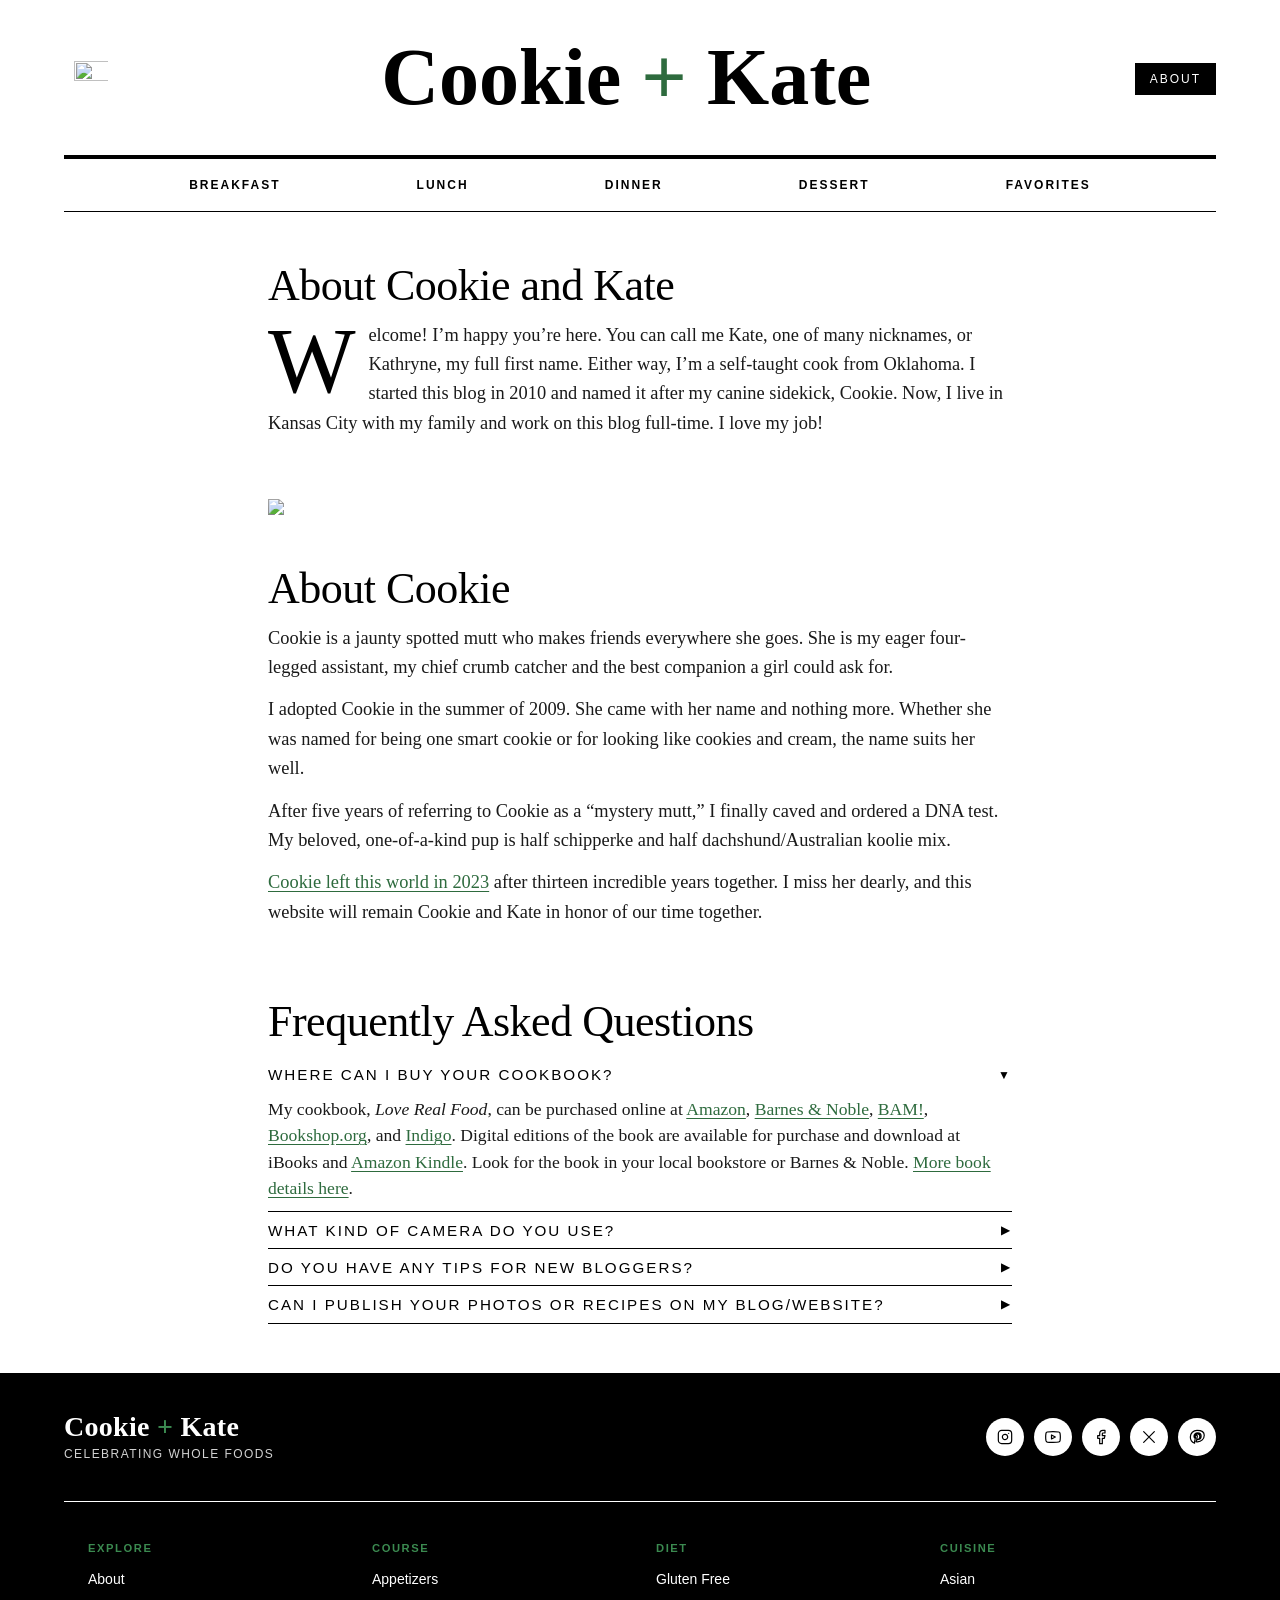
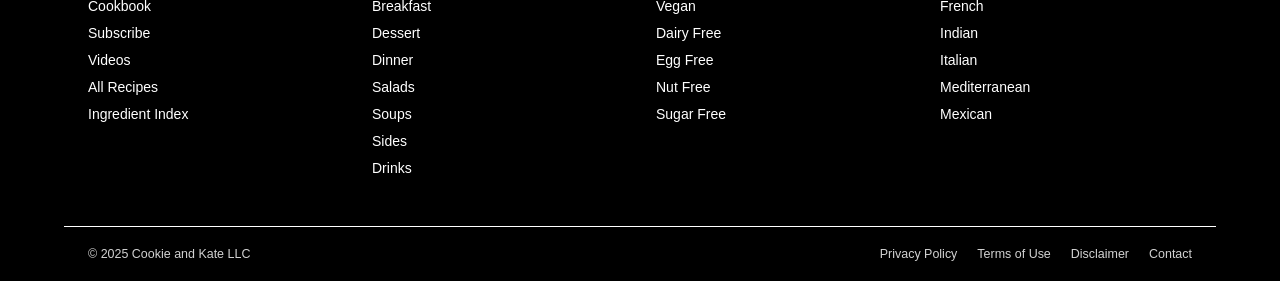
==== about.html @ 2d0faef5 "Merge pull request #1 from AkIyAm4/about-page Created about page, including the styles" ====
<!DOCTYPE html>
<html lang="en">
<head>
    <meta charset="UTF-8">
    <meta name="viewport" content="width=device-width, initial-scale=1.0">
    <title>About</title>
    <link rel="stylesheet" href="style.css">
    <link rel="stylesheet" href="about.css">
    <script src="script.js" defer></script>
</head>
<body>
    <nav>
        <div>
            <div class="upper">
                <div class="left">
                    <img class="mobile-menu icon" src="/assets/icons/menu.png">
                    <a href="/index.html">
                        <img class="home-btn icon" src="/assets/icons/home.png">
                    </a>
                </div>
                <a href="/index.html">
                    <div class="title serif">Cookie <span>+</span> Kate</div>
                </a>
                <div class="right">
                    <a class="button about-btn" href="about.html">About</a>
                </div>
            </div>
            <div class="lower sans-serif">
                <a href="#">Breakfast</a>
                <a href="#">Lunch</a>
                <a href="#">Dinner</a>
                <a href="#">Dessert</a>
                <a href="#">Favorites</a>
                <div class="mobile-dropdown">
                    <a href="#">About</a>
                    <a href="#">Breakfast</a>
                    <a href="#">Lunch</a>
                    <a href="#">Dinner</a>
                    <a href="#">Dessert</a>
                    <a href="#">Favorites</a>
                    <span></span>
                </div>
            </div>
        </div>
    </nav>

    <main class="about-page-wrapper">
        <section class="about-main-section">
            <h1 class="serif about-heading">About Cookie and Kate</h1>
            <p class="body-text about-intro">
                <span class="about-dropcap">W</span>elcome! I’m happy you’re here. You can call me Kate, one of many nicknames, or Kathryne, my full first name. Either way, I’m a self-taught cook from Oklahoma. I started this blog in 2010 and named it after my canine sidekick, Cookie. Now, I live in Kansas City with my family and work on this blog full-time. I love my job!
            </p>
        </section>

        <img src="assets/images/trump.jpg">

        <section class="about-main-section">
            <h2 class="serif about-heading">About Cookie</h2>
            <p class="body-text">Cookie is a jaunty spotted mutt who makes friends everywhere she goes. She is my eager four-legged assistant, my chief crumb catcher and the best companion a girl could ask for.</p>
            <p class="body-text">I adopted Cookie in the summer of 2009. She came with her name and nothing more. Whether she was named for being one smart cookie or for looking like cookies and cream, the name suits her well.</p>
            <p class="body-text">After five years of referring to Cookie as a “mystery mutt,” I finally caved and ordered a DNA test. My beloved, one-of-a-kind pup is half schipperke and half dachshund/Australian koolie mix.</p>
            <p class="body-text">
                <a href="#" class="about-green-link">Cookie left this world in 2023</a> after thirteen incredible years together. I miss her dearly, and this website will remain Cookie and Kate in honor of our time together.
            </p>
        </section>

        <section class="about-main-section faq-container">
            <h2 class="serif about-heading">Frequently Asked Questions</h2>
            
            <div class="faq-item">
                <details open>
                    <summary class="sans-serif faq-header">
                        Where can I buy your cookbook?
                        <span class="faq-icon">▼</span>
                    </summary>
                    <div class="faq-content body-text">
                        My cookbook, <em>Love Real Food</em>, can be purchased online at 
                        <a href="#" class="about-green-link">Amazon</a>, 
                        <a href="#" class="about-green-link">Barnes & Noble</a>, 
                        <a href="#" class="about-green-link">BAM!</a>, 
                        <a href="#" class="about-green-link">Bookshop.org</a>, and 
                        <a href="#" class="about-green-link">Indigo</a>. 
                        Digital editions of the book are available for purchase and download at iBooks and 
                        <a href="#" class="about-green-link">Amazon Kindle</a>. 
                        Look for the book in your local bookstore or Barnes & Noble. 
                        <a href="#" class="about-green-link">More book details here</a>.
                    </div>
                </details>
            </div>

            <div class="faq-item">
                <details>
                    <summary class="sans-serif faq-header">
                        What kind of camera do you use?
                        <span class="faq-icon">▶</span>
                    </summary>
                    <div class="faq-content body-text">
                        I use a professional DSLR camera setup with high-quality prime lenses to capture recipe details.
                    </div>
                </details>
            </div>

            <div class="faq-item">
                <details>
                    <summary class="sans-serif faq-header">
                        Do you have any tips for new bloggers?
                        <span class="faq-icon">▶</span>
                    </summary>
                    <div class="faq-content body-text">
                        Focus on creating high-quality, authentic content and understanding SEO basics early on!
                    </div>
                </details>
            </div>

            <div class="faq-item">
                <details>
                    <summary class="sans-serif faq-header">
                        Can I publish your photos or recipes on my blog/website?
                        <span class="faq-icon">▶</span>
                    </summary>
                    <div class="faq-content body-text">
                        Please review our terms of use before republishing content. Generally, an clear link back with credit is required.
                    </div>
                </details>
            </div>
        </section>
    </main>

    <footer class="site-footer">
        <div class="footer-top">
            <div class="footer-brand">
                <a href="/" class="footer-logo">Cookie <span class="footer-logo-plus">+</span> Kate</a>
                <p class="footer-tagline">Celebrating whole foods</p>
            </div>

            <div class="footer-social">
                <a href="https://instagram.com" class="social-link" aria-label="Instagram">
                    <svg xmlns="http://www.w3.org/2000/svg" viewBox="0 0 24 24" fill="none" stroke="currentColor" stroke-width="1.8" stroke-linecap="round" stroke-linejoin="round">
                    <rect x="2" y="2" width="20" height="20" rx="5" ry="5"/>
                    <path d="M16 11.37A4 4 0 1 1 12.63 8 4 4 0 0 1 16 11.37z"/>
                    <line x1="17.5" y1="6.5" x2="17.51" y2="6.5"/>
                    </svg>
                </a>
                <a href="https://youtube.com" class="social-link" aria-label="YouTube">
                    <svg xmlns="http://www.w3.org/2000/svg" viewBox="0 0 24 24" fill="none" stroke="currentColor" stroke-width="1.8" stroke-linecap="round" stroke-linejoin="round">
                    <path d="M22.54 6.42a2.78 2.78 0 0 0-1.95-1.96C18.88 4 12 4 12 4s-6.88 0-8.59.46A2.78 2.78 0 0 0 1.46 6.42 29 29 0 0 0 1 12a29 29 0 0 0 .46 5.58A2.78 2.78 0 0 0 3.41 19.6C5.12 20 12 20 12 20s6.88 0 8.59-.46a2.78 2.78 0 0 0 1.95-1.95A29 29 0 0 0 23 12a29 29 0 0 0-.46-5.58z"/>
                    <polygon points="9.75 15.02 15.5 12 9.75 8.98 9.75 15.02"/>
                    </svg>
                </a>
                <a href="https://facebook.com" class="social-link" aria-label="Facebook">
                    <svg xmlns="http://www.w3.org/2000/svg" viewBox="0 0 24 24" fill="none" stroke="currentColor" stroke-width="1.8" stroke-linecap="round" stroke-linejoin="round">
                    <path d="M18 2h-3a5 5 0 0 0-5 5v3H7v4h3v8h4v-8h3l1-4h-4V7a1 1 0 0 1 1-1h3z"/>
                    </svg>
                </a>
                <a href="https://x.com" class="social-link" aria-label="X / Twitter">
                    <svg xmlns="http://www.w3.org/2000/svg" viewBox="0 0 24 24" fill="none" stroke="currentColor" stroke-width="1.8" stroke-linecap="round" stroke-linejoin="round">
                    <path d="M4 4l16 16M20 4 4 20"/>
                    </svg>
                </a>
                <a href="https://pinterest.com" class="social-link" aria-label="Pinterest">
                    <svg xmlns="http://www.w3.org/2000/svg" viewBox="0 0 24 24" fill="none" stroke="currentColor" stroke-width="1.8" stroke-linecap="round" stroke-linejoin="round">
                    <path d="M12 2C6.48 2 2 6.48 2 12c0 4.24 2.65 7.86 6.39 9.29-.09-.78-.17-1.98.04-2.83.18-.76 1.22-5.17 1.22-5.17s-.31-.62-.31-1.54c0-1.45.84-2.53 1.88-2.53.89 0 1.32.67 1.32 1.47 0 .9-.57 2.24-.87 3.48-.25 1.04.52 1.88 1.54 1.88 1.85 0 3.1-2.37 3.1-5.18 0-2.14-1.44-3.64-3.5-3.64-2.38 0-3.78 1.79-3.78 3.63 0 .72.28 1.49.62 1.91a.25.25 0 0 1 .06.24l-.23.95c-.04.15-.12.18-.28.11-1.04-.49-1.69-2.02-1.69-3.25 0-2.64 1.92-5.07 5.53-5.07 2.9 0 5.16 2.07 5.16 4.83 0 2.88-1.81 5.19-4.33 5.19-.85 0-1.64-.44-1.91-.96l-.52 1.95c-.19.72-.69 1.62-1.03 2.17.78.24 1.6.37 2.46.37 5.52 0 10-4.48 10-10S17.52 2 12 2z"/>
                    </svg>
                </a>
            </div>
        </div>
        
        <div class="footer-nav">
            <div class="footer-nav-col">
                <h4 class="footer-nav-heading">Explore</h4>
                <ul>
                    <li><a href="/about/">About</a></li>
                    <li><a href="/love-real-food-cookbook/">Cookbook</a></li>
                    <li><a href="/subscribe/">Subscribe</a></li>
                    <li><a href="/videos/">Videos</a></li>
                    <li><a href="/category/food-recipes/">All Recipes</a></li>
                    <li><a href="/ingredient-index/">Ingredient Index</a></li>
                </ul>
            </div>

            <div class="footer-nav-col">
                <h4 class="footer-nav-heading">Course</h4>
                <ul>
                    <li><a href="/category/food-recipes/appetizers/">Appetizers</a></li>
                    <li><a href="/category/food-recipes/breakfast/">Breakfast</a></li>
                    <li><a href="/category/food-recipes/dessert/">Dessert</a></li>
                    <li><a href="/category/food-recipes/entrees/">Dinner</a></li>
                    <li><a href="/category/food-recipes/salads/">Salads</a></li>
                    <li><a href="/category/food-recipes/soups-and-stews/">Soups</a></li>
                    <li><a href="/category/food-recipes/side-dishes/">Sides</a></li>
                    <li><a href="/category/food-recipes/drinks/">Drinks</a></li>
                </ul>
            </div>

            <div class="footer-nav-col">
                <h4 class="footer-nav-heading">Diet</h4>
                <ul>
                    <li><a href="/category/food-recipes/gluten-free/">Gluten Free</a></li>
                    <li><a href="/category/food-recipes/vegan/">Vegan</a></li>
                    <li><a href="/category/food-recipes/dairy-free/">Dairy Free</a></li>
                    <li><a href="/category/food-recipes/egg-free-lactovegetarian/">Egg Free</a></li>
                    <li><a href="/category/food-recipes/nut-free/">Nut Free</a></li>
                    <li><a href="/category/food-recipes/naturally-sweetened/">Sugar Free</a></li>
                </ul>
            </div>

            <div class="footer-nav-col">
                <h4 class="footer-nav-heading">Cuisine</h4>
                <ul>
                    <li><a href="/category/vegetarian-asian-recipes/">Asian</a></li>
                    <li><a href="/category/french/">French</a></li>
                    <li><a href="/category/vegetarian-indian-recipes/">Indian</a></li>
                    <li><a href="/category/vegetarian-italian-recipes/">Italian</a></li>
                    <li><a href="/category/greek-vegetarian-recipes/">Mediterranean</a></li>
                    <li><a href="/category/vegetarian-mexican-recipes/">Mexican</a></li>
                </ul>
            </div>
        </div>

        <div class="footer-bottom">
            <p class="footer-copyright">&copy; 2025 Cookie and Kate LLC</p>
            <nav class="footer-legal">
                <a href="/privacy-policy/">Privacy Policy</a>
                <a href="/terms-of-use/">Terms of Use</a>
                <a href="/disclaimer/">Disclaimer</a>
                <a href="/contact/">Contact</a>
            </nav>
        </div>
    </footer>
</body>
</html>
---- style.css ----
@import url(css/globals.css);
@import url(css/nav.css);
@import url(css/homepage.css);
@import url(css/footer.css);
@import url(/css/reponsiveness.css);
@import url(css/about.css);

script, style {
    display: none !important;
}
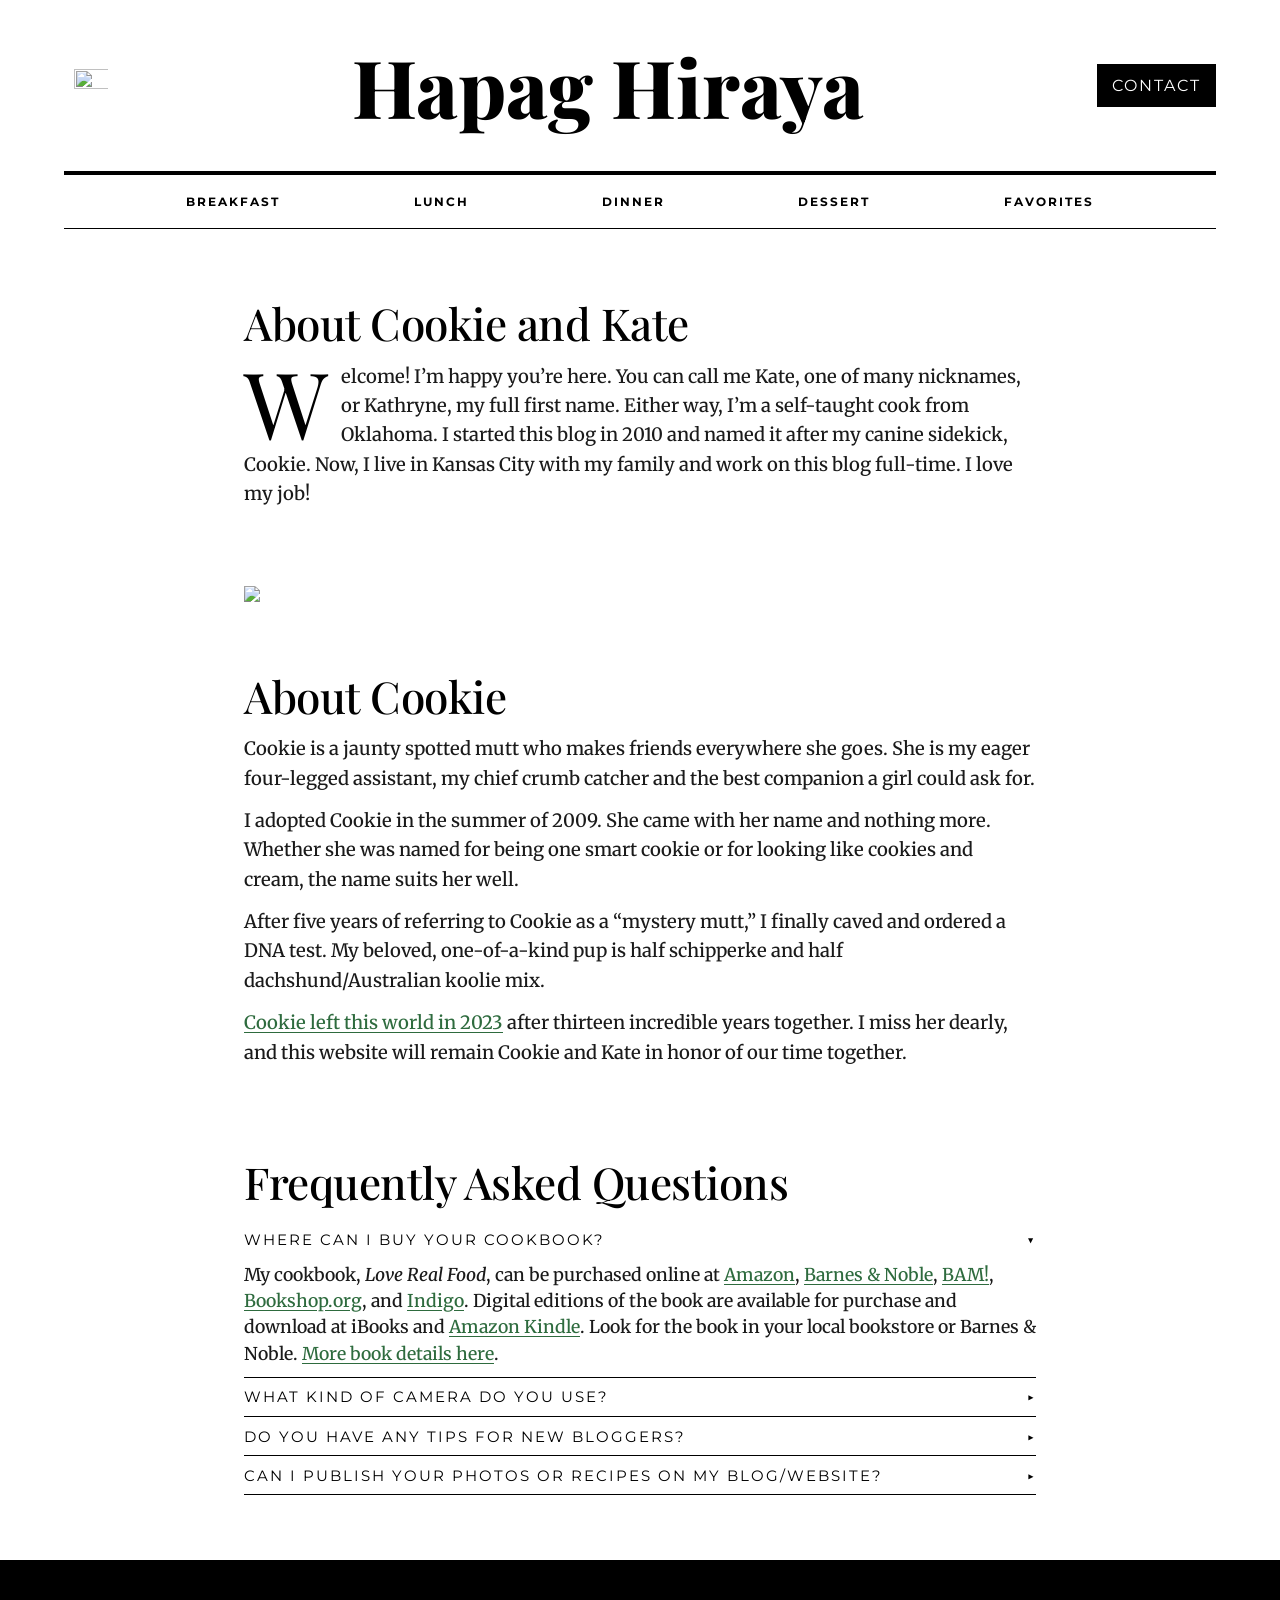
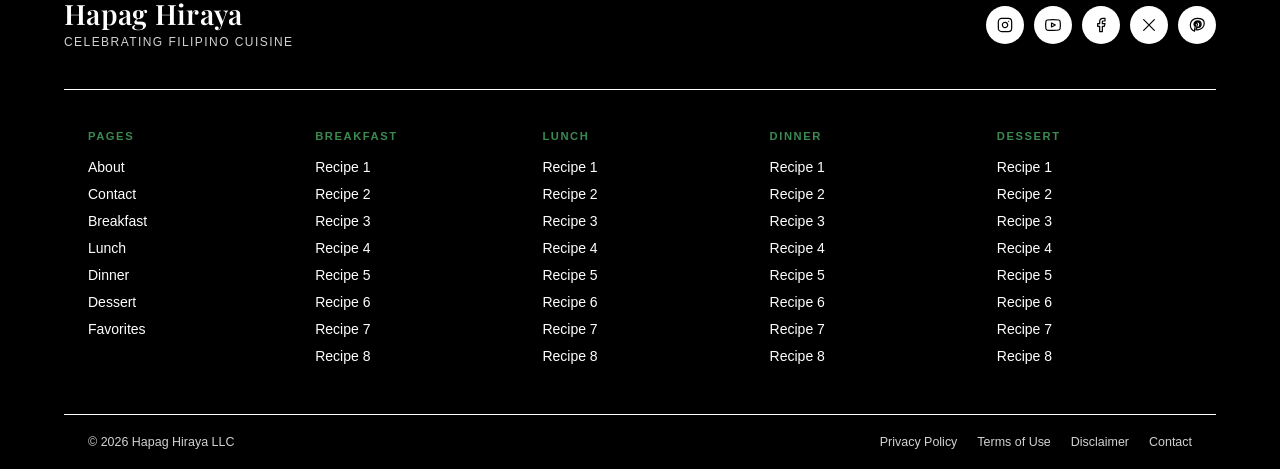
==== commit 64e57da2: "manual cleanup" ====
--- a/about.html
+++ b/about.html
@@ -3,10 +3,9 @@
 <head>
     <meta charset="UTF-8">
     <meta name="viewport" content="width=device-width, initial-scale=1.0">
-    <title>About</title>
-    <link rel="stylesheet" href="style.css">
-    <link rel="stylesheet" href="about.css">
-    <script src="script.js" defer></script>
+    <title>Itec50 Final Project - About</title>
+    <link rel="stylesheet" href="/style.css">
+    <link rel="stylesheet" href="/css/about.css">
 </head>
 <body>
     <nav>
@@ -19,25 +18,27 @@
                     </a>
                 </div>
                 <a href="/index.html">
-                    <div class="title serif">Cookie <span>+</span> Kate</div>
+                    <div class="title serif">Hapag <span></span>Hiraya</div>
                 </a>
                 <div class="right">
-                    <a class="button about-btn" href="about.html">About</a>
+                    <!-- <a class="button about-btn" href="about.html">About</a> -->
+                    <a class="button contact-btn" href="/contact.html">Contact</a>
                 </div>
             </div>
             <div class="lower sans-serif">
-                <a href="#">Breakfast</a>
-                <a href="#">Lunch</a>
-                <a href="#">Dinner</a>
-                <a href="#">Dessert</a>
-                <a href="#">Favorites</a>
+                <a href="/pages/breakfast/breakfast.html">Breakfast</a>
+                <a href="/pages/lunch/lunch.html">Lunch</a>
+                <a href="/pages/dinner/dinner.html">Dinner</a>
+                <a href="/pages/dessert/dessert.html">Dessert</a>
+                <a href="/pages/favorites/favorites.html">Favorites</a>
                 <div class="mobile-dropdown">
-                    <a href="#">About</a>
-                    <a href="#">Breakfast</a>
-                    <a href="#">Lunch</a>
-                    <a href="#">Dinner</a>
-                    <a href="#">Dessert</a>
-                    <a href="#">Favorites</a>
+                    <a href="/about.html">About</a>
+                    <a href="/contact.html">Contact</a>
+                    <a href="/pages/breakfast/breakfast.html">Breakfast</a>
+                    <a href="/pages/lunch/lunch.html">Lunch</a>
+                    <a href="/pages/dinner/dinner.html">Dinner</a>
+                    <a href="/pages/dessert/dessert.html">Dessert</a>
+                    <a href="/pages/favorites/favorites.html">Favorites</a>
                     <span></span>
                 </div>
             </div>
@@ -129,10 +130,9 @@
     <footer class="site-footer">
         <div class="footer-top">
             <div class="footer-brand">
-                <a href="/" class="footer-logo">Cookie <span class="footer-logo-plus">+</span> Kate</a>
-                <p class="footer-tagline">Celebrating whole foods</p>
-            </div>
-
+                <a href="/index.html" class="footer-logo">Hapag <span class="footer-logo-plus"></span>Hiraya</a>
+                <p class="footer-tagline">Celebrating Filipino Cuisine</p>
+            </div>
             <div class="footer-social">
                 <a href="https://instagram.com" class="social-link" aria-label="Instagram">
                     <svg xmlns="http://www.w3.org/2000/svg" viewBox="0 0 24 24" fill="none" stroke="currentColor" stroke-width="1.8" stroke-linecap="round" stroke-linejoin="round">
@@ -164,68 +164,82 @@
                 </a>
             </div>
         </div>
-        
         <div class="footer-nav">
             <div class="footer-nav-col">
-                <h4 class="footer-nav-heading">Explore</h4>
-                <ul>
-                    <li><a href="/about/">About</a></li>
-                    <li><a href="/love-real-food-cookbook/">Cookbook</a></li>
-                    <li><a href="/subscribe/">Subscribe</a></li>
-                    <li><a href="/videos/">Videos</a></li>
-                    <li><a href="/category/food-recipes/">All Recipes</a></li>
-                    <li><a href="/ingredient-index/">Ingredient Index</a></li>
-                </ul>
-            </div>
-
-            <div class="footer-nav-col">
-                <h4 class="footer-nav-heading">Course</h4>
-                <ul>
-                    <li><a href="/category/food-recipes/appetizers/">Appetizers</a></li>
-                    <li><a href="/category/food-recipes/breakfast/">Breakfast</a></li>
-                    <li><a href="/category/food-recipes/dessert/">Dessert</a></li>
-                    <li><a href="/category/food-recipes/entrees/">Dinner</a></li>
-                    <li><a href="/category/food-recipes/salads/">Salads</a></li>
-                    <li><a href="/category/food-recipes/soups-and-stews/">Soups</a></li>
-                    <li><a href="/category/food-recipes/side-dishes/">Sides</a></li>
-                    <li><a href="/category/food-recipes/drinks/">Drinks</a></li>
-                </ul>
-            </div>
-
-            <div class="footer-nav-col">
-                <h4 class="footer-nav-heading">Diet</h4>
-                <ul>
-                    <li><a href="/category/food-recipes/gluten-free/">Gluten Free</a></li>
-                    <li><a href="/category/food-recipes/vegan/">Vegan</a></li>
-                    <li><a href="/category/food-recipes/dairy-free/">Dairy Free</a></li>
-                    <li><a href="/category/food-recipes/egg-free-lactovegetarian/">Egg Free</a></li>
-                    <li><a href="/category/food-recipes/nut-free/">Nut Free</a></li>
-                    <li><a href="/category/food-recipes/naturally-sweetened/">Sugar Free</a></li>
-                </ul>
-            </div>
-
-            <div class="footer-nav-col">
-                <h4 class="footer-nav-heading">Cuisine</h4>
-                <ul>
-                    <li><a href="/category/vegetarian-asian-recipes/">Asian</a></li>
-                    <li><a href="/category/french/">French</a></li>
-                    <li><a href="/category/vegetarian-indian-recipes/">Indian</a></li>
-                    <li><a href="/category/vegetarian-italian-recipes/">Italian</a></li>
-                    <li><a href="/category/greek-vegetarian-recipes/">Mediterranean</a></li>
-                    <li><a href="/category/vegetarian-mexican-recipes/">Mexican</a></li>
-                </ul>
-            </div>
-        </div>
-
+                <h4 class="footer-nav-heading">Pages</h4>
+                <ul>
+                    <li><a href="/about.html">About</a></li>
+                    <li><a href="/contact.html">Contact</a></li>
+                    <li><a href="/pages/breakfast/breakfast.html">Breakfast</a></li>
+                    <li><a href="/pages/lunch/lunch.html">Lunch</a></li>
+                    <li><a href="/pages/dinner/dinner.html">Dinner</a></li>
+                    <li><a href="/pages/dessert/dessert.html">Dessert</a></li>
+                    <li><a href="/pages/favorites/favorites.html">Favorites</a></li>
+                </ul>
+            </div>
+            <div class="footer-nav-col">
+                <h4 class="footer-nav-heading">Breakfast</h4>
+                <ul>
+                    <li><a href="#">Recipe 1</a></li>
+                    <li><a href="#">Recipe 2</a></li>
+                    <li><a href="#">Recipe 3</a></li>
+                    <li><a href="#">Recipe 4</a></li>
+                    <li><a href="#">Recipe 5</a></li>
+                    <li><a href="#">Recipe 6</a></li>
+                    <li><a href="#">Recipe 7</a></li>
+                    <li><a href="#">Recipe 8</a></li>
+                </ul>
+            </div>
+            <div class="footer-nav-col">
+                <h4 class="footer-nav-heading">Lunch</h4>
+                <ul>
+                    <li><a href="#">Recipe 1</a></li>
+                    <li><a href="#">Recipe 2</a></li>
+                    <li><a href="#">Recipe 3</a></li>
+                    <li><a href="#">Recipe 4</a></li>
+                    <li><a href="#">Recipe 5</a></li>
+                    <li><a href="#">Recipe 6</a></li>
+                    <li><a href="#">Recipe 7</a></li>
+                    <li><a href="#">Recipe 8</a></li>
+                </ul>
+            </div>
+            <div class="footer-nav-col">
+                <h4 class="footer-nav-heading">Dinner</h4>
+                <ul>
+                    <li><a href="#">Recipe 1</a></li>
+                    <li><a href="#">Recipe 2</a></li>
+                    <li><a href="#">Recipe 3</a></li>
+                    <li><a href="#">Recipe 4</a></li>
+                    <li><a href="#">Recipe 5</a></li>
+                    <li><a href="#">Recipe 6</a></li>
+                    <li><a href="#">Recipe 7</a></li>
+                    <li><a href="#">Recipe 8</a></li>
+                </ul>
+            </div>
+            <div class="footer-nav-col">
+                <h4 class="footer-nav-heading">Dessert</h4>
+                <ul>
+                    <li><a href="#">Recipe 1</a></li>
+                    <li><a href="#">Recipe 2</a></li>
+                    <li><a href="#">Recipe 3</a></li>
+                    <li><a href="#">Recipe 4</a></li>
+                    <li><a href="#">Recipe 5</a></li>
+                    <li><a href="#">Recipe 6</a></li>
+                    <li><a href="#">Recipe 7</a></li>
+                    <li><a href="#">Recipe 8</a></li>
+                </ul>
+            </div>
+        </div>
         <div class="footer-bottom">
-            <p class="footer-copyright">&copy; 2025 Cookie and Kate LLC</p>
+            <p class="footer-copyright">&copy; 2026 Hapag Hiraya LLC</p>
             <nav class="footer-legal">
-                <a href="/privacy-policy/">Privacy Policy</a>
-                <a href="/terms-of-use/">Terms of Use</a>
-                <a href="/disclaimer/">Disclaimer</a>
-                <a href="/contact/">Contact</a>
+                <a href="#">Privacy Policy</a>
+                <a href="#">Terms of Use</a>
+                <a href="#">Disclaimer</a>
+                <a href="/contact.html">Contact</a>
             </nav>
         </div>
     </footer>
+    <script src="script.js"></script>
 </body>
 </html>
--- a/style.css
+++ b/style.css
@@ -1,9 +1,7 @@
-@import url(css/globals.css);
-@import url(css/nav.css);
-@import url(css/homepage.css);
-@import url(css/footer.css);
+@import url(/css/globals.css);
+@import url(/css/nav.css);
+@import url(/css/footer.css);
 @import url(/css/reponsiveness.css);
-@import url(css/about.css);
 
 script, style {
     display: none !important;
--- a/css/about.css
+++ b/css/about.css
@@ -0,0 +1,95 @@
+.about-page-wrapper {
+    max-width: 840px !important;
+    width: 100%;
+    margin: 0 auto;
+    padding: 1.5rem 0;
+    display: flex;
+    flex-direction: column;
+    gap: 1.5rem; 
+}
+
+.about-main-section {
+    width: 100%;
+    display: flex;
+    flex-direction: column;
+}
+
+.about-heading {
+    font-size: 2.75rem; 
+    color: var(--textcolor1);
+    margin-bottom: 0.6rem; 
+    font-weight: 500;
+    letter-spacing: -0.5px;
+}
+
+.about-main-section p {
+    font-size: 1.15rem; 
+    line-height: 1.6;
+    margin-bottom: 0.8rem; 
+}
+
+.about-intro {
+    position: relative;
+}
+
+.about-dropcap {
+    font-family: 'Playfair Display', Georgia, serif;
+    font-size: 5.8rem; 
+    line-height: 0.82;
+    float: left;
+    margin-top: 0.16rem;
+    margin-right: 0.8rem;
+    margin-bottom: -0.1rem;
+    color: var(--textcolor1);
+    font-weight: 400;
+}
+
+.about-green-link {
+    color: var(--accent1);
+    text-decoration: underline;
+    text-underline-offset: 3px;
+    transition: color 0.15s ease;
+}
+
+.about-green-link:hover {
+    color: var(--accent1lighter);
+}
+
+.faq-container {
+    margin-top: 0.5rem;
+}
+
+.faq-item {
+    border-bottom: 1px solid var(--textcolor1);
+    width: 100%;
+}
+
+.faq-header {
+    display: flex;
+    justify-content: space-between;
+    align-items: center;
+    cursor: pointer;
+    padding: 0.6rem 0; 
+    font-size: 0.95rem; 
+    color: var(--textcolor1);
+    list-style: none;
+}
+
+.faq-header::-webkit-details-marker {
+    display: none;
+}
+
+.faq-icon {
+    font-size: 0.75rem;
+    color: var(--textcolor1);
+}
+
+.faq-content {
+    font-size: 1.1rem; 
+    padding: 0.2rem 0 0.6rem 0; 
+    line-height: 1.5; 
+}
+
+details[open] .faq-icon {
+    content: "▼";
+}
